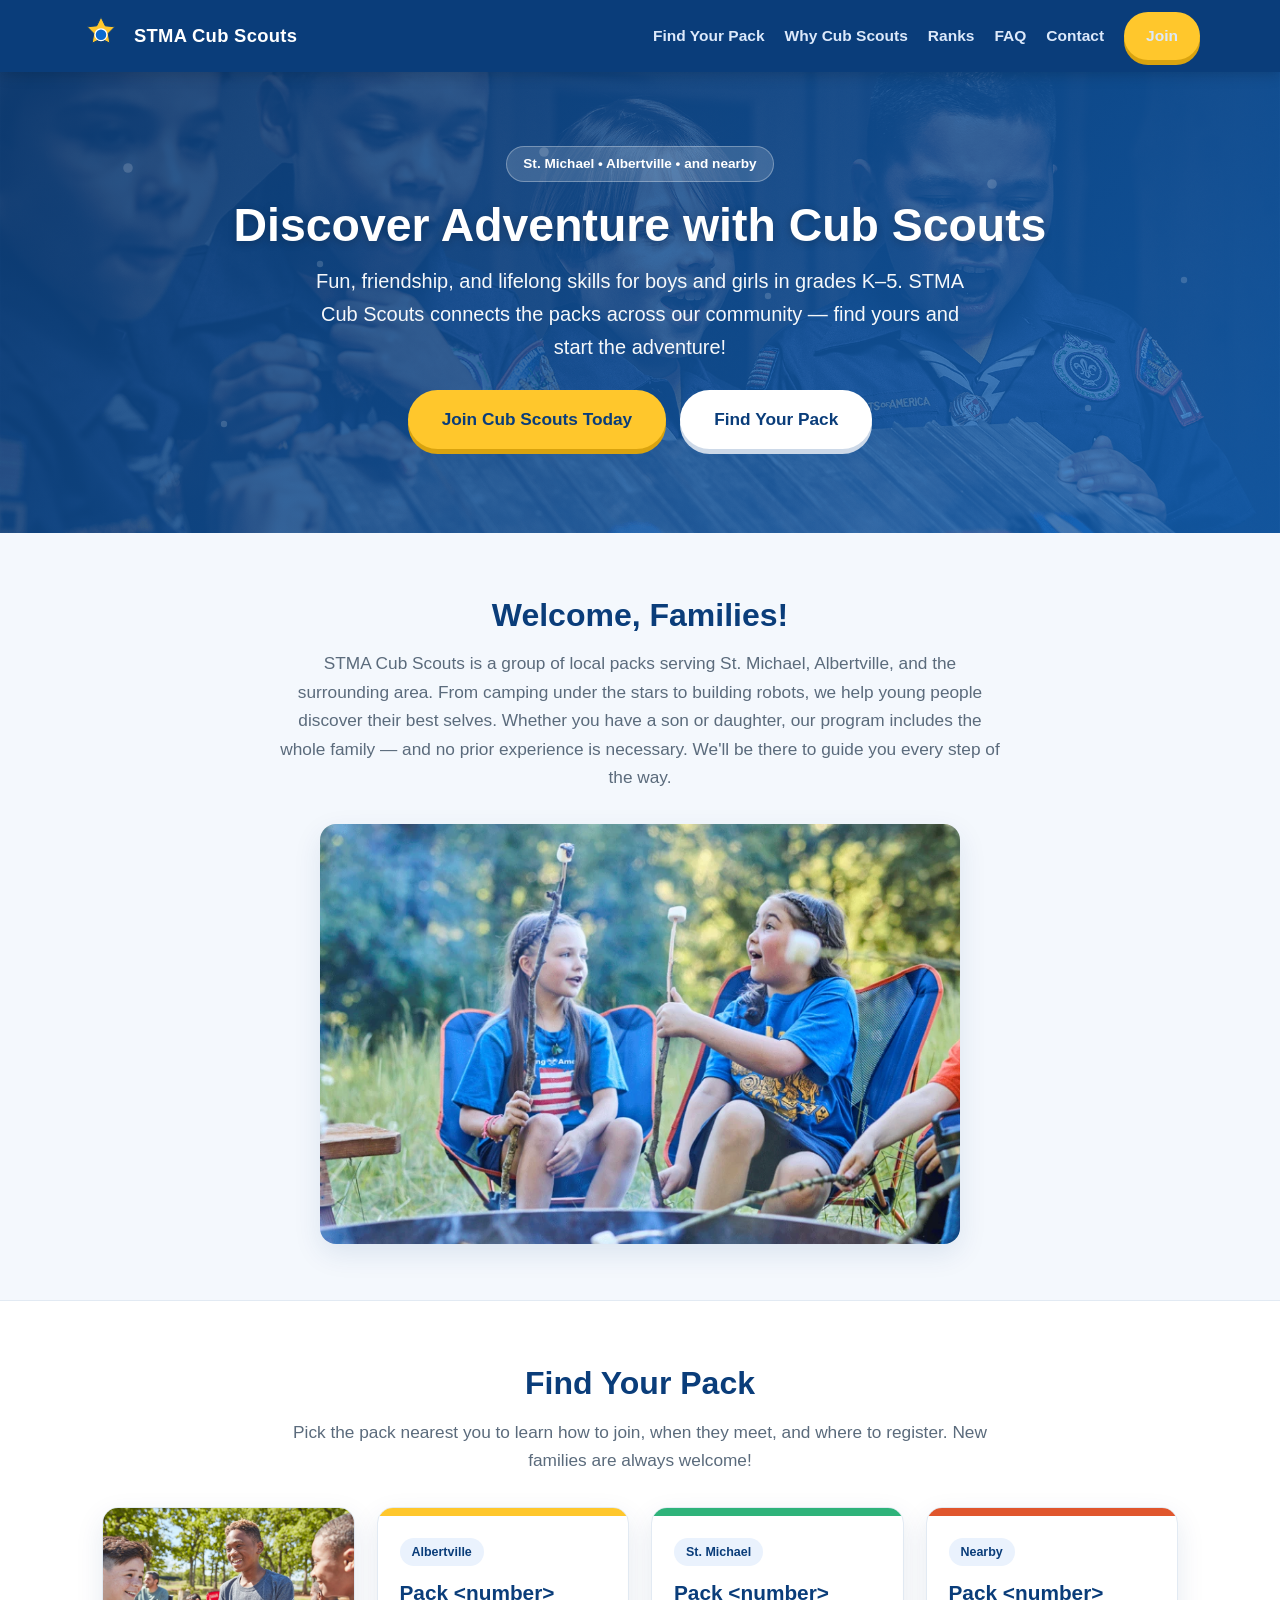
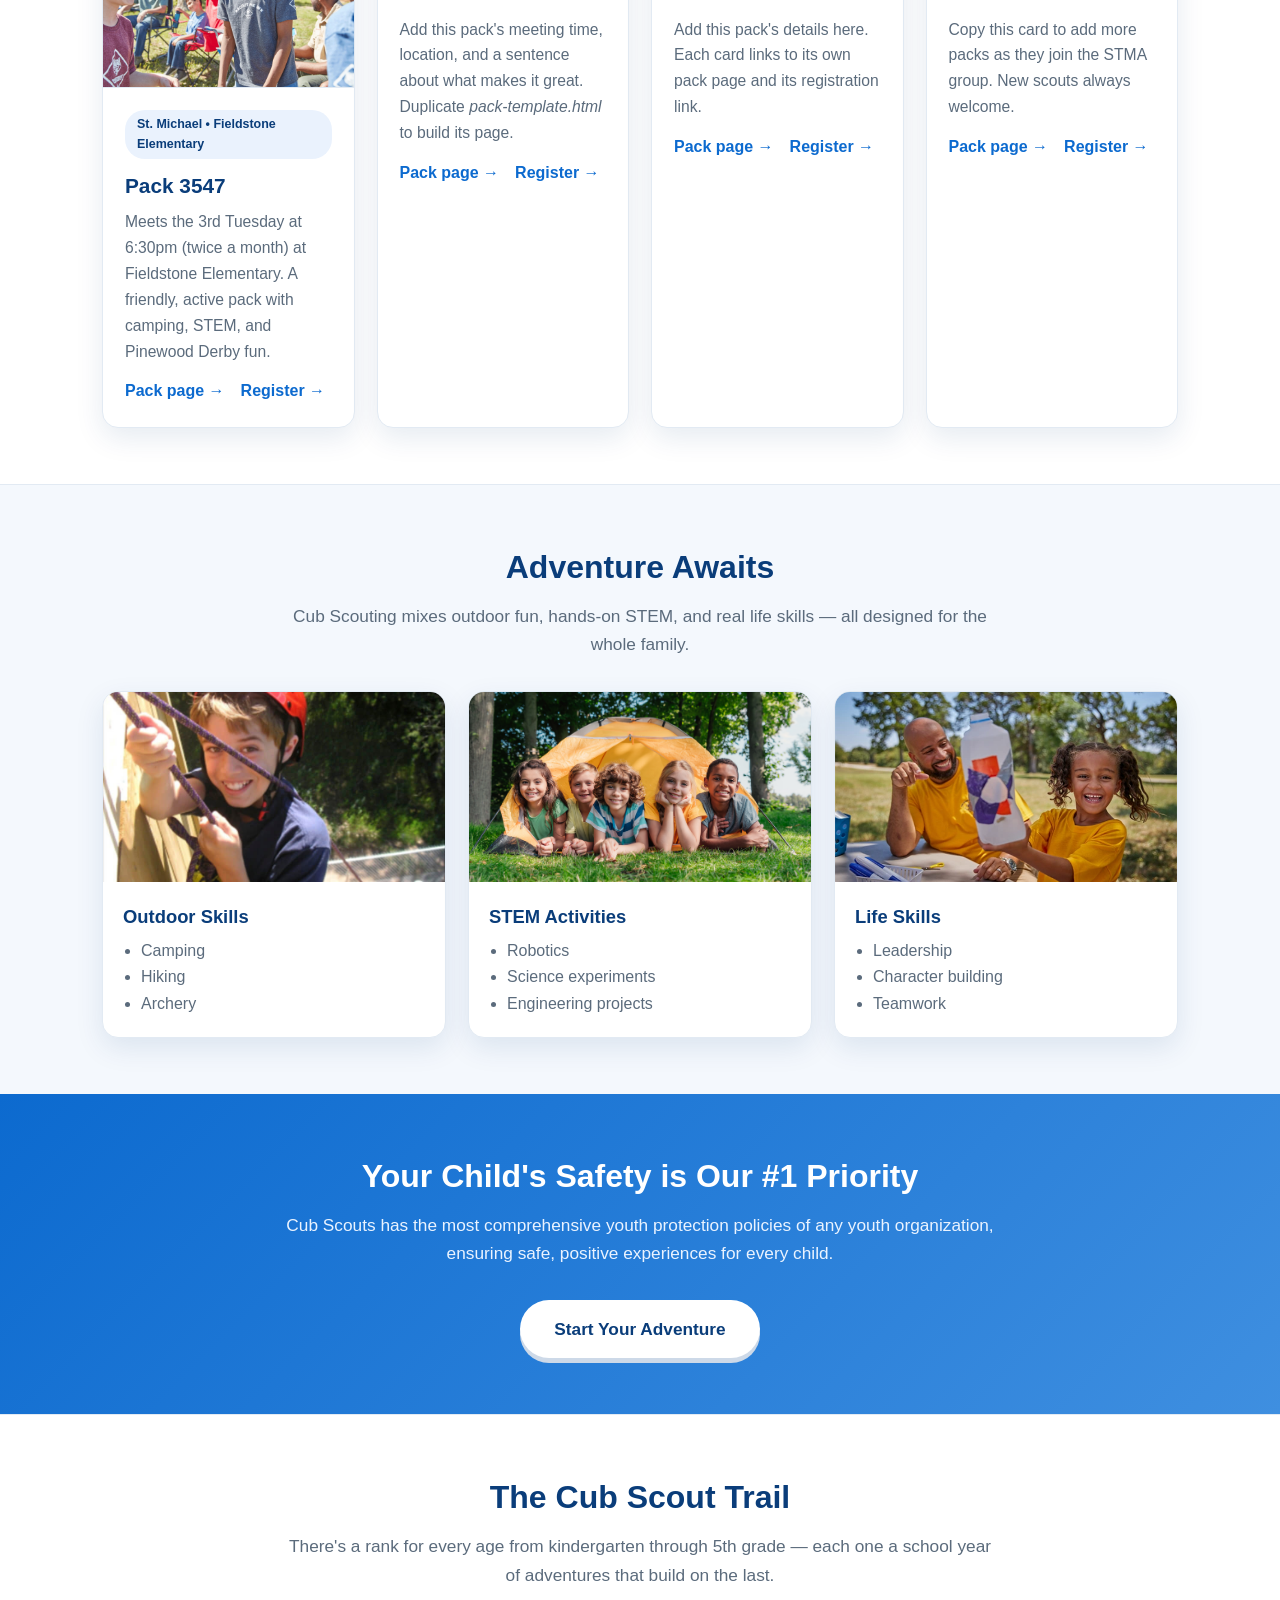
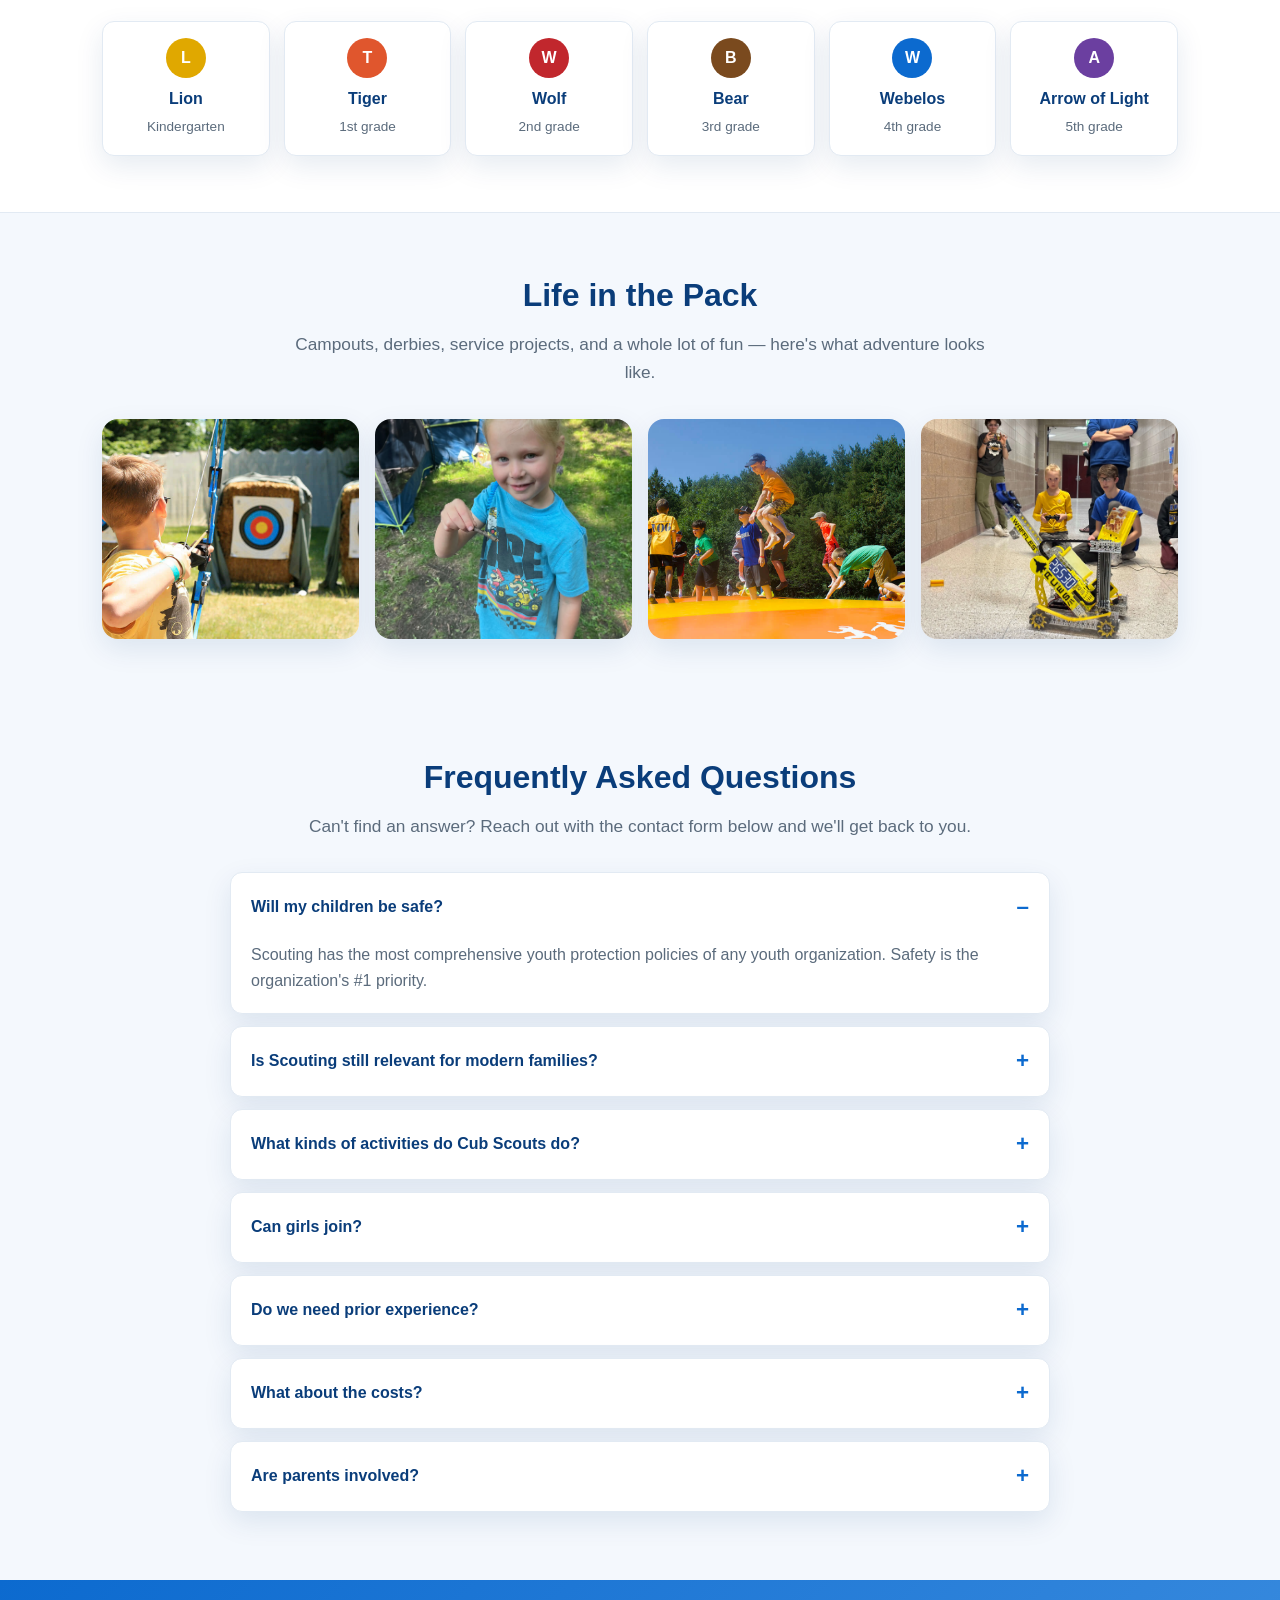
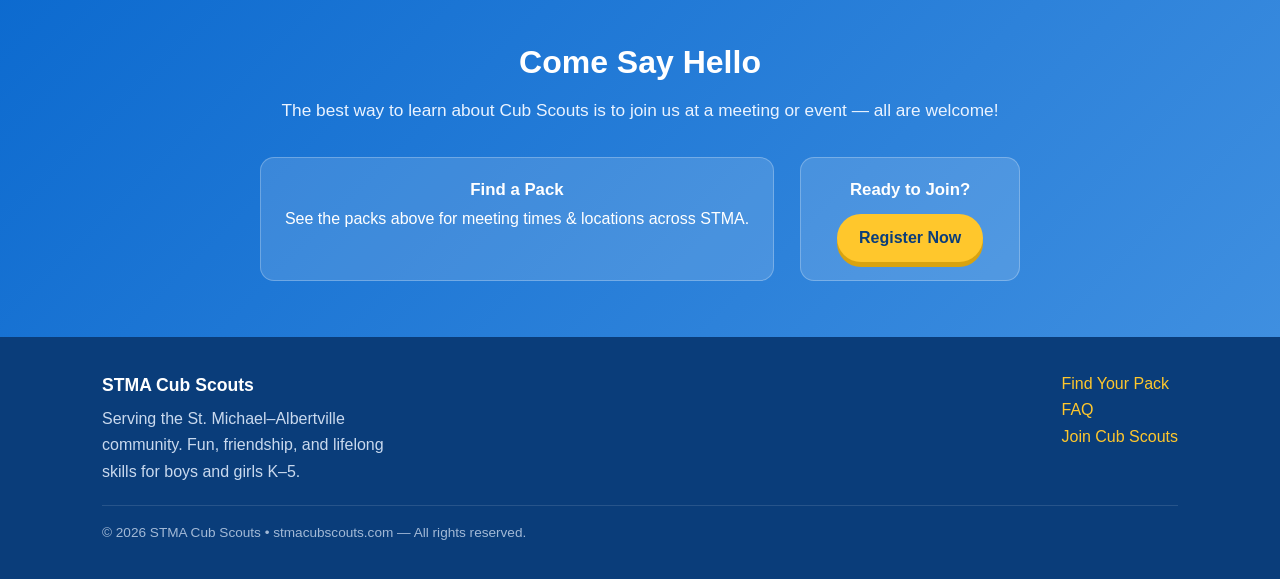
==== index.html @ 40d63f46 "Add files via upload" ====
<!DOCTYPE html>
<html lang="en">
<head>
<meta charset="UTF-8">
<meta name="viewport" content="width=device-width, initial-scale=1.0">
<title>STMA Cub Scouts — Adventure for Kids K–5 in St. Michael–Albertville</title>
<meta name="description" content="STMA Cub Scouts brings together Cub Scout packs across St. Michael, Albertville and the surrounding area. Fun, friendship, and lifelong skills for boys and girls K–5. Find your pack and join today!">
<meta property="og:title" content="STMA Cub Scouts">
<meta property="og:description" content="Discover Fun, Friendship, and Lifelong Skills with Cub Scouts. STMA activities for boys and girls K–5. Welcome to join!">
<meta property="og:type" content="website">
<meta name="theme-color" content="#0c6acf">
<link rel="stylesheet" href="styles.css">
</head>
<body>

<!-- ===== NAV ===== -->
<header class="site">
  <div class="wrap nav">
    <a class="brand" href="index.html">
      <svg class="badge" viewBox="0 0 64 64" xmlns="http://www.w3.org/2000/svg" aria-hidden="true">
        <path d="M32 3l6.5 13.5L53 18l-10 10 2.5 15L32 36 18.5 43 21 28 11 18l14.5-1.5z" fill="#ffc72c" stroke="#0a3d7a" stroke-width="1.5"/>
        <circle cx="32" cy="30" r="9" fill="#0c6acf" stroke="#fff" stroke-width="2"/>
      </svg>
      <span>STMA Cub Scouts</span>
    </a>
    <nav>
      <ul>
        <li><a href="#packs">Find Your Pack</a></li>
        <li><a href="#why">Why Cub Scouts</a></li>
        <li><a href="#ranks">Ranks</a></li>
        <li><a href="#faq">FAQ</a></li>
        <li><a href="#contact">Contact</a></li>
        <li><a class="btn" href="https://my.scouting.org/online-registration" target="_blank" rel="noopener">Join</a></li>
      </ul>
    </nav>
  </div>
</header>

<!-- ===== HERO ===== -->
<section class="hero has-photo" style="padding:0">
  <svg class="stars" viewBox="0 0 800 300" preserveAspectRatio="xMidYMid slice" xmlns="http://www.w3.org/2000/svg" aria-hidden="true">
    <g fill="#ffffff">
      <circle cx="80" cy="60" r="3"/><circle cx="200" cy="120" r="2"/><circle cx="340" cy="50" r="3"/>
      <circle cx="480" cy="140" r="2"/><circle cx="620" cy="70" r="3"/><circle cx="740" cy="130" r="2"/>
      <circle cx="140" cy="220" r="2"/><circle cx="400" cy="230" r="3"/><circle cx="680" cy="210" r="2"/>
    </g>
  </svg>
  <div class="wrap">
    <span class="pill">St. Michael • Albertville • and nearby</span>
    <h1>Discover Adventure with Cub Scouts</h1>
    <p class="tag">Fun, friendship, and lifelong skills for boys and girls in grades K–5. STMA Cub Scouts connects the packs across our community — find yours and start the adventure!</p>
    <div class="cta">
      <a class="btn lg" href="https://my.scouting.org/online-registration" target="_blank" rel="noopener">Join Cub Scouts Today</a>
      <a class="btn lg blue" href="#packs">Find Your Pack</a>
    </div>
  </div>
</section>

<!-- ===== INTRO ===== -->
<section>
  <div class="wrap">
    <h2>Welcome, Families!</h2>
    <p class="lead">STMA Cub Scouts is a group of local packs serving St. Michael, Albertville, and the surrounding area. From camping under the stars to building robots, we help young people discover their best selves. Whether you have a son or daughter, our program includes the whole family — and no prior experience is necessary. We'll be there to guide you every step of the way.</p>
    <img class="framed narrow" src="images/AT4A2927-edited-photo-CSBC-small_compressed.webp" alt="STMA Cub Scouts having fun together">
  </div>
</section>

<!-- ===== FIND YOUR PACK ===== -->
<section id="packs" class="alt">
  <div class="wrap">
    <h2>Find Your Pack</h2>
    <p class="lead">Pick the pack nearest you to learn how to join, when they meet, and where to register. New families are always welcome!</p>
    <div class="grid">

      <div class="card">
        <img class="cardimg" src="images/062A7291_photo_CSBC-small_compressed.jpeg" alt="Pack 3547 Cub Scouts">
        <div class="body">
          <span class="tag">St. Michael • Fieldstone Elementary</span>
          <h3>Pack 3547</h3>
          <p>Meets the 3rd Tuesday at 6:30pm (twice a month) at Fieldstone Elementary. A friendly, active pack with camping, STEM, and Pinewood Derby fun.</p>
          <div class="links">
            <a href="pack-3547.html">Pack page →</a>
            <a href="https://my.scouting.org/online-registration/74aa267a-3d31-4be4-9f0d-094330fc7632/applicant-type" target="_blank" rel="noopener">Register →</a>
          </div>
        </div>
      </div>

      <div class="card">
        <div class="top"></div>
        <div class="body">
          <span class="tag">Albertville</span>
          <h3>Pack &lt;number&gt;</h3>
          <p>Add this pack's meeting time, location, and a sentence about what makes it great. Duplicate <em>pack-template.html</em> to build its page.</p>
          <div class="links">
            <a href="#">Pack page →</a>
            <a href="#">Register →</a>
          </div>
        </div>
      </div>

      <div class="card">
        <div class="top"></div>
        <div class="body">
          <span class="tag">St. Michael</span>
          <h3>Pack &lt;number&gt;</h3>
          <p>Add this pack's details here. Each card links to its own pack page and its registration link.</p>
          <div class="links">
            <a href="#">Pack page →</a>
            <a href="#">Register →</a>
          </div>
        </div>
      </div>

      <div class="card">
        <div class="top"></div>
        <div class="body">
          <span class="tag">Nearby</span>
          <h3>Pack &lt;number&gt;</h3>
          <p>Copy this card to add more packs as they join the STMA group. New scouts always welcome.</p>
          <div class="links">
            <a href="#">Pack page →</a>
            <a href="#">Register →</a>
          </div>
        </div>
      </div>

    </div>
  </div>
</section>

<!-- ===== WHY / ADVENTURE AWAITS ===== -->
<section id="why">
  <div class="wrap">
    <h2>Adventure Awaits</h2>
    <p class="lead">Cub Scouting mixes outdoor fun, hands-on STEM, and real life skills — all designed for the whole family.</p>
    <div class="grid">
      <div class="feature">
        <img class="featimg" src="images/gmf_Climbing-Activity_800x640 (1).jpg" alt="Cub Scouts doing outdoor activities">
        <div class="fbody">
          <h3>Outdoor Skills</h3>
          <ul><li>Camping</li><li>Hiking</li><li>Archery</li></ul>
        </div>
      </div>
      <div class="feature">
        <img class="featimg" src="images/cheerful-multicultural-kids-smiling-while-lyin_compressed.webp" alt="Kids enjoying hands-on STEM learning">
        <div class="fbody">
          <h3>STEM Activities</h3>
          <ul><li>Robotics</li><li>Science experiments</li><li>Engineering projects</li></ul>
        </div>
      </div>
      <div class="feature">
        <img class="featimg" src="images/Parents-New-to-Scouting-600-600-p-L-97 (1)_compressed.webp" alt="Families involved in Scouting together">
        <div class="fbody">
          <h3>Life Skills</h3>
          <ul><li>Leadership</li><li>Character building</li><li>Teamwork</li></ul>
        </div>
      </div>
    </div>
  </div>
</section>

<!-- ===== SAFETY BAND ===== -->
<section class="band">
  <div class="wrap">
    <h2>Your Child's Safety is Our #1 Priority</h2>
    <p class="lead">Cub Scouts has the most comprehensive youth protection policies of any youth organization, ensuring safe, positive experiences for every child.</p>
    <a class="btn lg blue" href="https://my.scouting.org/online-registration" target="_blank" rel="noopener">Start Your Adventure</a>
  </div>
</section>

<!-- ===== RANKS ===== -->
<section id="ranks" class="alt">
  <div class="wrap">
    <h2>The Cub Scout Trail</h2>
    <p class="lead">There's a rank for every age from kindergarten through 5th grade — each one a school year of adventures that build on the last.</p>
    <div class="ranks">
      <div class="rank"><div class="dot" style="background:#e0a800">L</div><strong>Lion</strong><span>Kindergarten</span></div>
      <div class="rank"><div class="dot" style="background:#e0562d">T</div><strong>Tiger</strong><span>1st grade</span></div>
      <div class="rank"><div class="dot" style="background:#c1272d">W</div><strong>Wolf</strong><span>2nd grade</span></div>
      <div class="rank"><div class="dot" style="background:#7a4a1e">B</div><strong>Bear</strong><span>3rd grade</span></div>
      <div class="rank"><div class="dot" style="background:#0c6acf">W</div><strong>Webelos</strong><span>4th grade</span></div>
      <div class="rank"><div class="dot" style="background:#6b3fa0">A</div><strong>Arrow of Light</strong><span>5th grade</span></div>
    </div>
  </div>
</section>

<!-- ===== PHOTO STRIP ===== -->
<section>
  <div class="wrap">
    <h2>Life in the Pack</h2>
    <p class="lead">Campouts, derbies, service projects, and a whole lot of fun — here's what adventure looks like.</p>
    <div class="strip-photos">
      <img src="images/gmf_Archery-Activity_800x640 (1).jpg" alt="Cub Scout archery">
      <img src="images/IMG_0717_compressed.webp" alt="Pack activity">
      <img src="images/gmf_BouncePillow-Activity_800x640 (1).jpg" alt="Scouts having fun at an event">
      <img src="images/IMG_9846_compressed.webp" alt="Pack activity">
    </div>
  </div>
</section>

<!-- ===== FAQ ===== -->
<section id="faq">
  <div class="wrap">
    <h2>Frequently Asked Questions</h2>
    <p class="lead">Can't find an answer? Reach out with the contact form below and we'll get back to you.</p>
    <div class="faq">
      <details open><summary>Will my children be safe?</summary><div class="ans">Scouting has the most comprehensive youth protection policies of any youth organization. Safety is the organization's #1 priority.</div></details>
      <details><summary>Is Scouting still relevant for modern families?</summary><div class="ans">Yes — Scouting builds respect for others, character, fitness, and leadership. It prepares children for life.</div></details>
      <details><summary>What kinds of activities do Cub Scouts do?</summary><div class="ans">Outdoor activities like camping, hiking, and archery; STEM activities including robotics and hands-on learning; family-oriented adventures; and crafts, Pinewood Derby races, and other fun projects.</div></details>
      <details><summary>Can girls join?</summary><div class="ans">Yes — Cub Scouting is open to both boys and girls. It's designed for the whole family.</div></details>
      <details><summary>Do we need prior experience?</summary><div class="ans">No prior knowledge is required — the program helps new families get started easily.</div></details>
      <details><summary>What about the costs?</summary><div class="ans">Scouting is competitively priced compared to other youth organizations, and there are ways to make the program affordable for families who need assistance. No youth is turned away due to a family's inability to pay.</div></details>
      <details><summary>Are parents involved?</summary><div class="ans">Yes! Cub Scouting is fun for the whole family. There is a place for every parent, guardian, or caring adult who wants to help.</div></details>
    </div>
  </div>
</section>

<!-- ===== CONTACT ===== -->
<section id="contact" class="band">
  <div class="wrap">
    <h2>Come Say Hello</h2>
    <p class="lead">The best way to learn about Cub Scouts is to join us at a meeting or event — all are welcome!</p>
    <div class="info">
      <div class="box"><strong>Find a Pack</strong>See the packs above for meeting times &amp; locations across STMA.</div>
      <div class="box"><strong>Ready to Join?</strong><a class="btn" style="margin-top:8px" href="https://my.scouting.org/online-registration" target="_blank" rel="noopener">Register Now</a></div>
    </div>
  </div>
</section>

<!-- ===== FOOTER ===== -->
<footer class="site">
  <div class="wrap">
    <div class="cols">
      <div>
        <strong style="color:#fff;font-size:1.1rem">STMA Cub Scouts</strong>
        <p style="margin-top:6px;max-width:320px">Serving the St. Michael–Albertville community. Fun, friendship, and lifelong skills for boys and girls K–5.</p>
      </div>
      <div>
        <p><a href="#packs">Find Your Pack</a></p>
        <p><a href="#faq">FAQ</a></p>
        <p><a href="https://my.scouting.org/online-registration" target="_blank" rel="noopener">Join Cub Scouts</a></p>
      </div>
    </div>
    <div class="fine">© 2026 STMA Cub Scouts • stmacubscouts.com — All rights reserved.</div>
  </div>
</footer>

</body>
</html>
---- styles.css ----
/* ===== STMA Cub Scouts — shared styles =====
   Brand color pulled from Pack 3547 site: #0c6acf
   Edit the variables below to tweak the whole site at once. */
:root{
  --blue:#0c6acf;        /* primary (from your pack site) */
  --blue-dark:#0a3d7a;   /* headers / footer */
  --blue-2:#3f8fe0;      /* lighter accent */
  --gold:#ffc72c;        /* Scout gold accent */
  --ink:#1f2a37;         /* body text */
  --muted:#5b6b7c;       /* secondary text */
  --bg:#f4f8fd;          /* page background */
  --card:#ffffff;
  --line:#e2eaf3;
  --radius:16px;
  --shadow:0 10px 28px rgba(12,58,122,.10);
}
*{box-sizing:border-box;margin:0;padding:0}
html{scroll-behavior:smooth}
body{font-family:-apple-system,'Segoe UI',Roboto,Helvetica,Arial,sans-serif;color:var(--ink);background:var(--bg);line-height:1.65}
a{color:var(--blue);text-decoration:none}
a:hover{text-decoration:underline}
img{max-width:100%;display:block}
.wrap{max-width:1120px;margin:0 auto;padding:0 22px}

/* ---- top bar / nav ---- */
header.site{position:sticky;top:0;z-index:50;background:var(--blue-dark);box-shadow:0 2px 14px rgba(0,0,0,.18)}
.nav{display:flex;align-items:center;justify-content:space-between;gap:14px;padding:12px 0;flex-wrap:wrap}
.brand{display:flex;align-items:center;gap:12px;color:#fff;font-weight:800;font-size:1.15rem;letter-spacing:.3px}
.brand:hover{text-decoration:none}
.brand .badge{width:42px;height:42px;flex:0 0 42px}
.nav ul{list-style:none;display:flex;gap:20px;align-items:center;flex-wrap:wrap}
.nav ul a{color:#dce9fb;font-weight:600;font-size:.97rem}
.nav ul a:hover{color:#fff;text-decoration:none}
.btn{display:inline-block;background:var(--gold);color:var(--blue-dark);font-weight:800;padding:11px 22px;border-radius:40px;box-shadow:0 5px 0 #d9a30f;transition:transform .1s}
.btn:hover{transform:translateY(2px);box-shadow:0 3px 0 #d9a30f;text-decoration:none}
.btn.blue{background:#fff;color:var(--blue-dark);box-shadow:0 5px 0 #cdd9e8}
.btn.lg{font-size:1.08rem;padding:15px 34px}

/* ---- hero ---- */
.hero{position:relative;background:linear-gradient(135deg,var(--blue-dark),var(--blue) 60%,var(--blue-2));color:#fff;overflow:hidden}
.hero .wrap{position:relative;z-index:2;padding:74px 22px 84px;text-align:center}
.hero h1{font-size:2.9rem;line-height:1.1;margin-bottom:14px;text-shadow:0 2px 8px rgba(0,0,0,.22)}
.hero p.tag{font-size:1.25rem;max-width:680px;margin:0 auto 26px;opacity:.96}
.hero .cta{display:flex;gap:14px;justify-content:center;flex-wrap:wrap}
.hero .stars{position:absolute;inset:0;opacity:.16;z-index:1}
.pill{display:inline-block;background:rgba(255,255,255,.16);border:1px solid rgba(255,255,255,.3);color:#fff;font-weight:700;font-size:.85rem;padding:6px 16px;border-radius:30px;margin-bottom:18px}

/* ---- sections ---- */
section{padding:56px 0}
section h2{font-size:2rem;color:var(--blue-dark);text-align:center;margin-bottom:8px}
section .lead{text-align:center;color:var(--muted);max-width:720px;margin:0 auto 32px;font-size:1.08rem}
.alt{background:#fff;border-top:1px solid var(--line);border-bottom:1px solid var(--line)}

/* ---- cards grid ---- */
.grid{display:grid;grid-template-columns:repeat(auto-fit,minmax(250px,1fr));gap:22px}
.card{background:var(--card);border:1px solid var(--line);border-radius:var(--radius);box-shadow:var(--shadow);overflow:hidden;display:flex;flex-direction:column;transition:transform .15s,box-shadow .15s}
.card:hover{transform:translateY(-5px);box-shadow:0 16px 34px rgba(12,58,122,.16)}
.card .body{padding:22px}
.card h3{color:var(--blue-dark);font-size:1.3rem;margin-bottom:6px}
.card .tag{display:inline-block;background:#eaf2fd;color:var(--blue-dark);font-weight:700;font-size:.78rem;padding:4px 12px;border-radius:20px;margin-bottom:10px}
.card p{color:var(--muted);font-size:.98rem;margin-bottom:14px}
.card .links{margin-top:auto;display:flex;gap:16px;flex-wrap:wrap}
.card .links a{font-weight:700}
.card .top{height:8px;background:var(--blue)}
.card:nth-child(2) .top{background:var(--gold)}
.card:nth-child(3) .top{background:#2fb37a}
.card:nth-child(4) .top{background:#e0562d}
.card:nth-child(5) .top{background:#6b3fa0}

/* photo slot placeholder */
.photo{background:#eef4fb;border-bottom:1px dashed #b9cde6;color:#7a93b3;display:flex;align-items:center;justify-content:center;text-align:center;font-weight:700;font-size:.9rem;min-height:150px;padding:16px}
.photo.tall{min-height:230px}

/* ---- feature (adventure) tiles ---- */
.feature{display:flex;gap:16px;align-items:flex-start;background:#fff;border:1px solid var(--line);border-radius:var(--radius);padding:22px;box-shadow:var(--shadow)}
.feature .ic{flex:0 0 54px;width:54px;height:54px}
.feature h3{color:var(--blue-dark);font-size:1.15rem;margin-bottom:4px}
.feature ul{margin:6px 0 0 18px;color:var(--muted)}

/* ---- ranks ---- */
.ranks{display:grid;grid-template-columns:repeat(auto-fit,minmax(150px,1fr));gap:14px}
.rank{background:#fff;border:1px solid var(--line);border-radius:12px;padding:16px;text-align:center;box-shadow:var(--shadow)}
.rank .dot{width:40px;height:40px;border-radius:50%;margin:0 auto 8px;display:flex;align-items:center;justify-content:center;color:#fff;font-weight:800}
.rank strong{color:var(--blue-dark);display:block}
.rank span{font-size:.85rem;color:var(--muted)}

/* ---- FAQ ---- */
.faq{max-width:820px;margin:0 auto}
details{background:#fff;border:1px solid var(--line);border-radius:12px;margin-bottom:12px;box-shadow:var(--shadow);overflow:hidden}
summary{cursor:pointer;padding:16px 20px;font-weight:700;color:var(--blue-dark);list-style:none;display:flex;justify-content:space-between;align-items:center}
summary::-webkit-details-marker{display:none}
summary::after{content:'+';font-size:1.4rem;color:var(--blue)}
details[open] summary::after{content:'–'}
details .ans{padding:0 20px 18px;color:var(--muted)}

/* ---- contact / info band ---- */
.band{background:linear-gradient(135deg,var(--blue),var(--blue-2));color:#fff;text-align:center}
.band h2{color:#fff}
.band .lead{color:#eaf3ff}
.info{display:flex;gap:26px;justify-content:center;flex-wrap:wrap;margin-top:18px}
.info .box{background:rgba(255,255,255,.14);border:1px solid rgba(255,255,255,.25);border-radius:14px;padding:18px 24px;min-width:220px}
.info .box strong{display:block;font-size:1.05rem;margin-bottom:2px}

/* ---- footer ---- */
footer.site{background:var(--blue-dark);color:#c9d9ee;padding:34px 0}
footer.site .cols{display:flex;justify-content:space-between;gap:24px;flex-wrap:wrap}
footer.site a{color:var(--gold)}
footer.site .fine{margin-top:20px;padding-top:16px;border-top:1px solid rgba(255,255,255,.15);font-size:.85rem;opacity:.8}

/* ---- pack page header ---- */
.packhead{background:linear-gradient(135deg,var(--blue-dark),var(--blue));color:#fff;padding:56px 0;text-align:center}
.packhead .pill{background:rgba(255,255,255,.18)}
.back{display:inline-block;margin-top:10px;color:#dce9fb;font-weight:600}
.prose{max-width:820px;margin:0 auto}
.prose h2{text-align:left}
.prose p{margin-bottom:14px;color:var(--ink)}

/* ===== PHOTOS (added when real images are in /images) ===== */
/* Hero background photo with a blue overlay so white text stays readable */
.hero.has-photo{background:linear-gradient(135deg,rgba(10,61,122,.88),rgba(12,106,207,.72)),
  url("images/Cub_Scouting_1920x1080 (1).png");
  background-size:cover;background-position:center}

/* Framed photo (rounded, shadowed) used inside content sections */
.framed{border-radius:var(--radius);box-shadow:var(--shadow);width:100%;max-height:420px;object-fit:cover;margin:8px auto 0;display:block}
.framed.narrow{max-width:640px}

/* Photo at the top of a pack card */
.card .cardimg{width:100%;height:180px;object-fit:cover;display:block;border-bottom:1px solid var(--line)}

/* Adventure Awaits tiles become photo cards */
.feature{flex-direction:column;gap:0;padding:0;overflow:hidden}
.feature .featimg{width:100%;height:190px;object-fit:cover;display:block}
.feature .fbody{padding:20px}
.feature .ic{display:none}

/* Rank card photo */
.card .rankimg{width:100%;height:170px;object-fit:cover;display:block;border-bottom:1px solid var(--line);background:#eef4fb}

/* Logo image in the nav / pack header */
.brand img.logo{height:42px;width:auto;display:block}
.packhead img.logo{height:74px;width:auto;margin:0 auto 10px;display:block;filter:drop-shadow(0 3px 6px rgba(0,0,0,.25))}

/* two/three-up photo strip */
.strip-photos{display:grid;grid-template-columns:repeat(auto-fit,minmax(220px,1fr));gap:16px;margin-top:8px}
.strip-photos img{width:100%;height:220px;object-fit:cover;border-radius:var(--radius);box-shadow:var(--shadow)}

@media(max-width:640px){
  .hero h1{font-size:2.1rem}
  .nav ul{gap:12px}
  footer.site .cols{flex-direction:column}
}
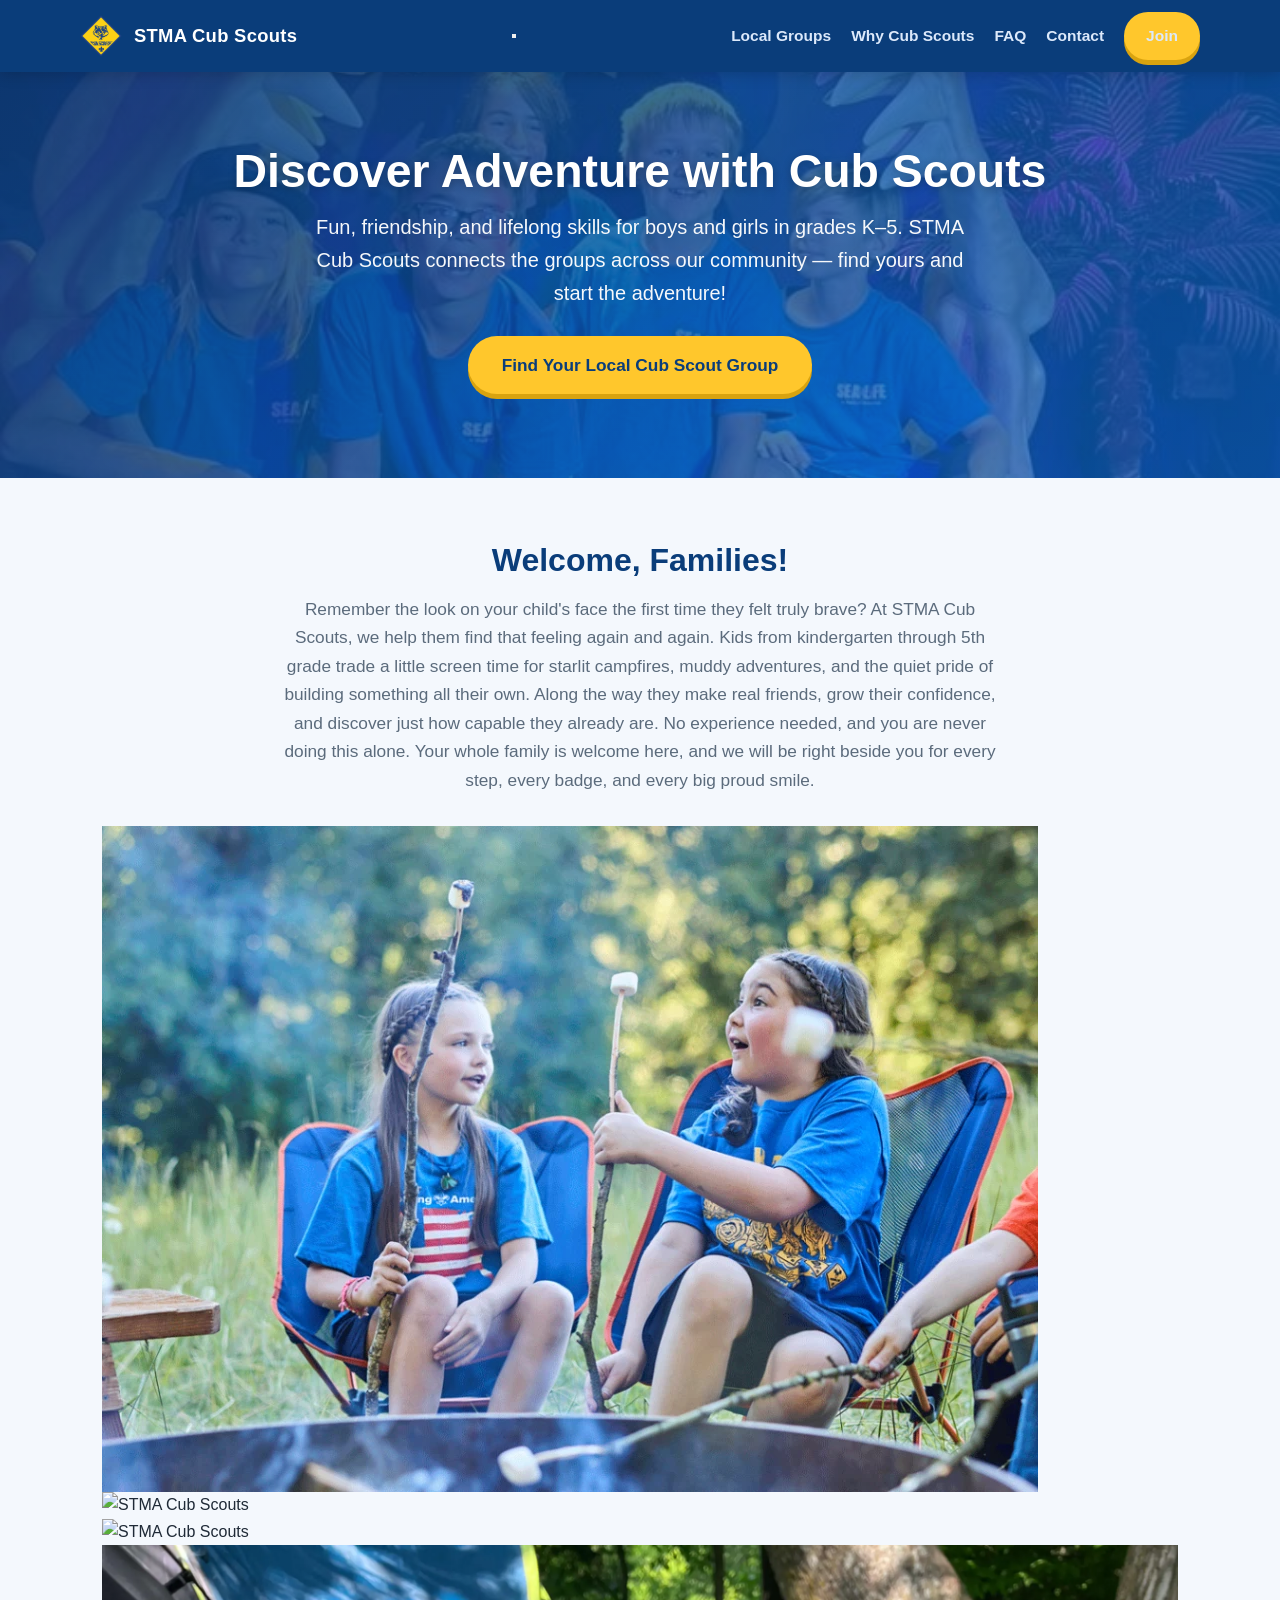
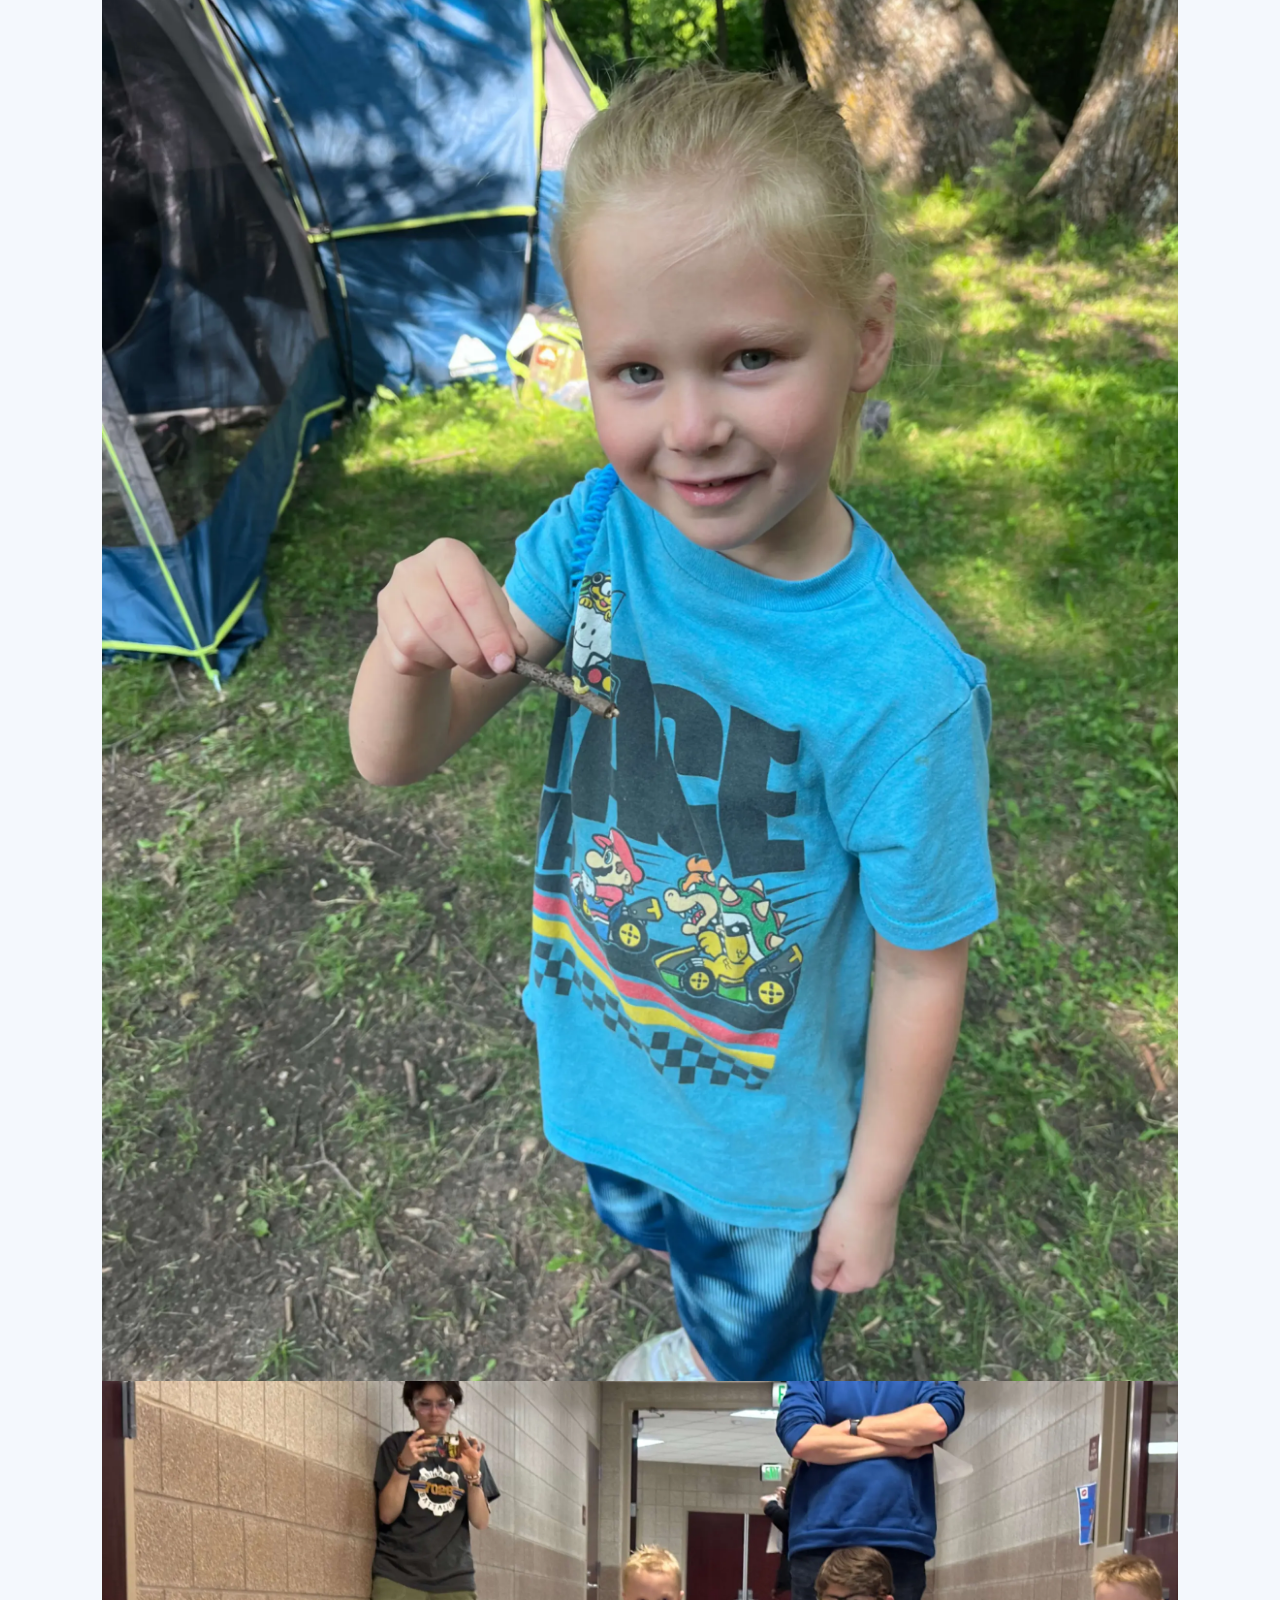
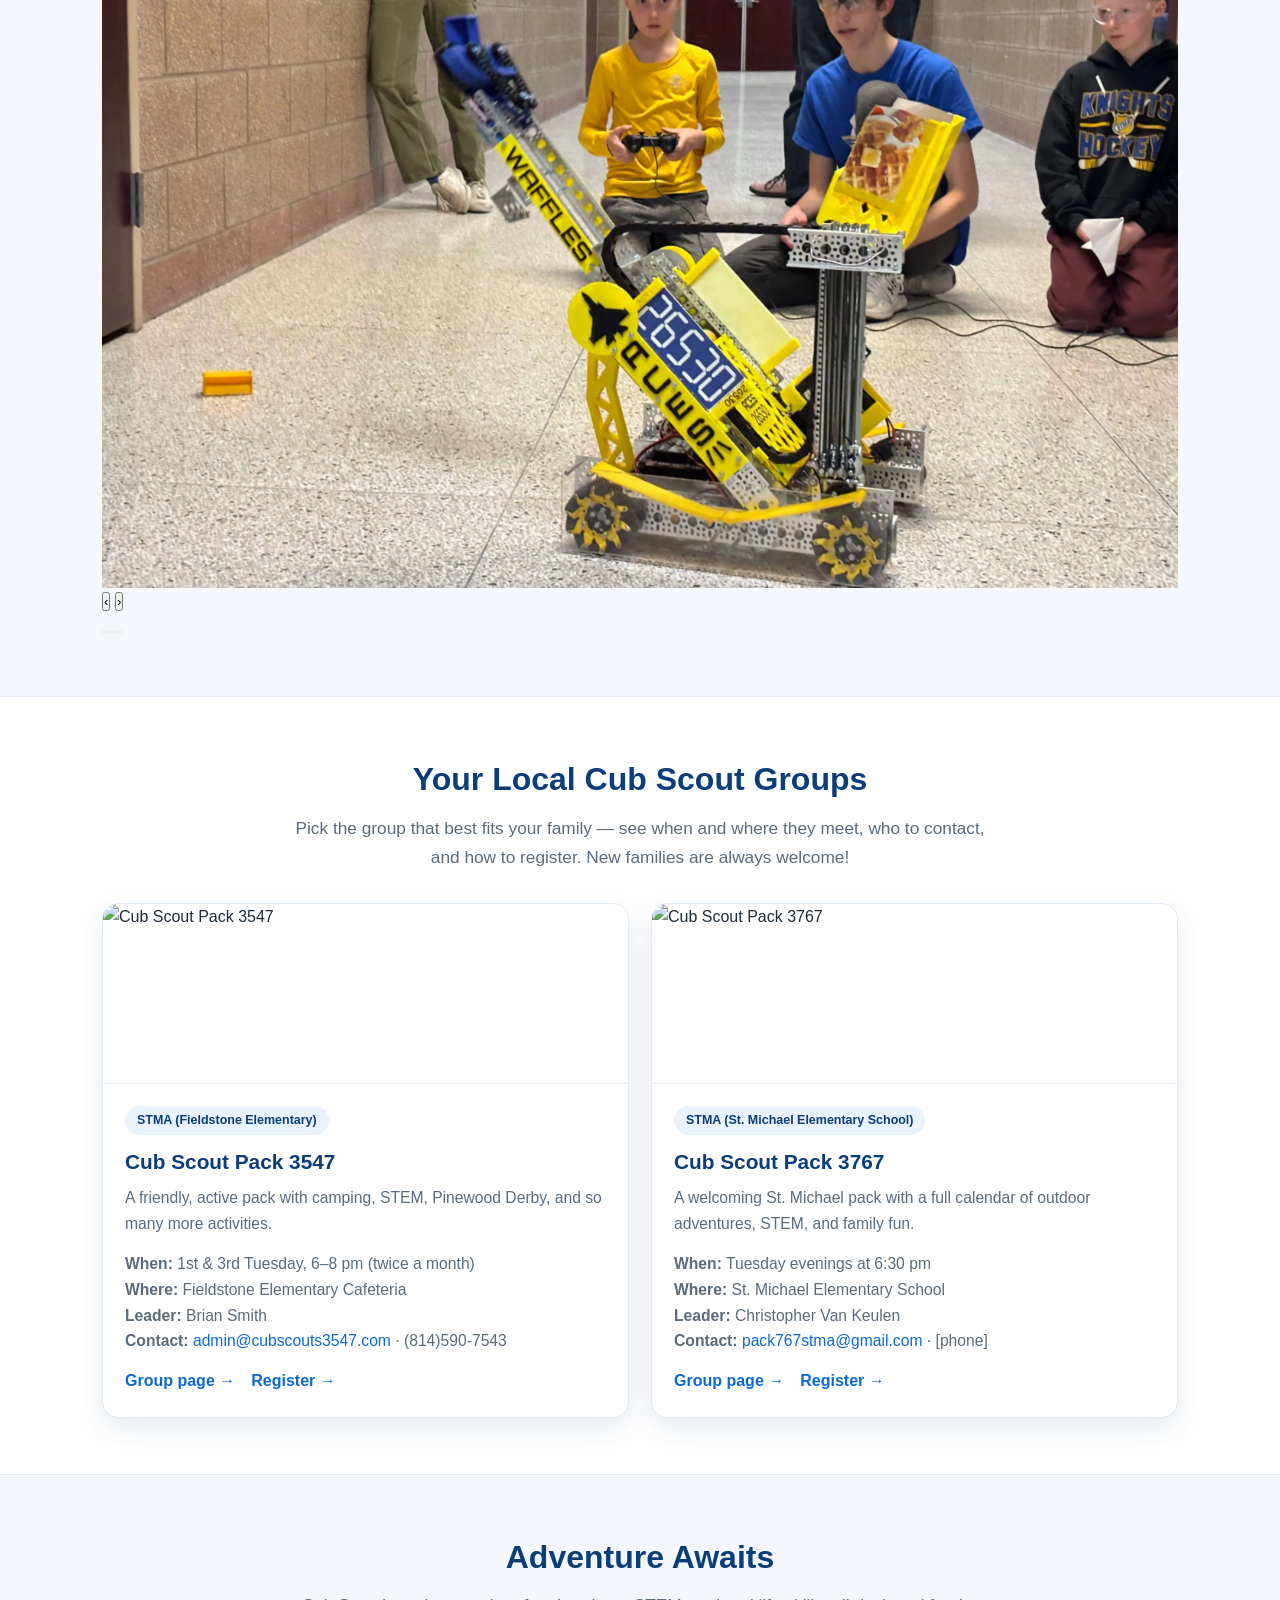
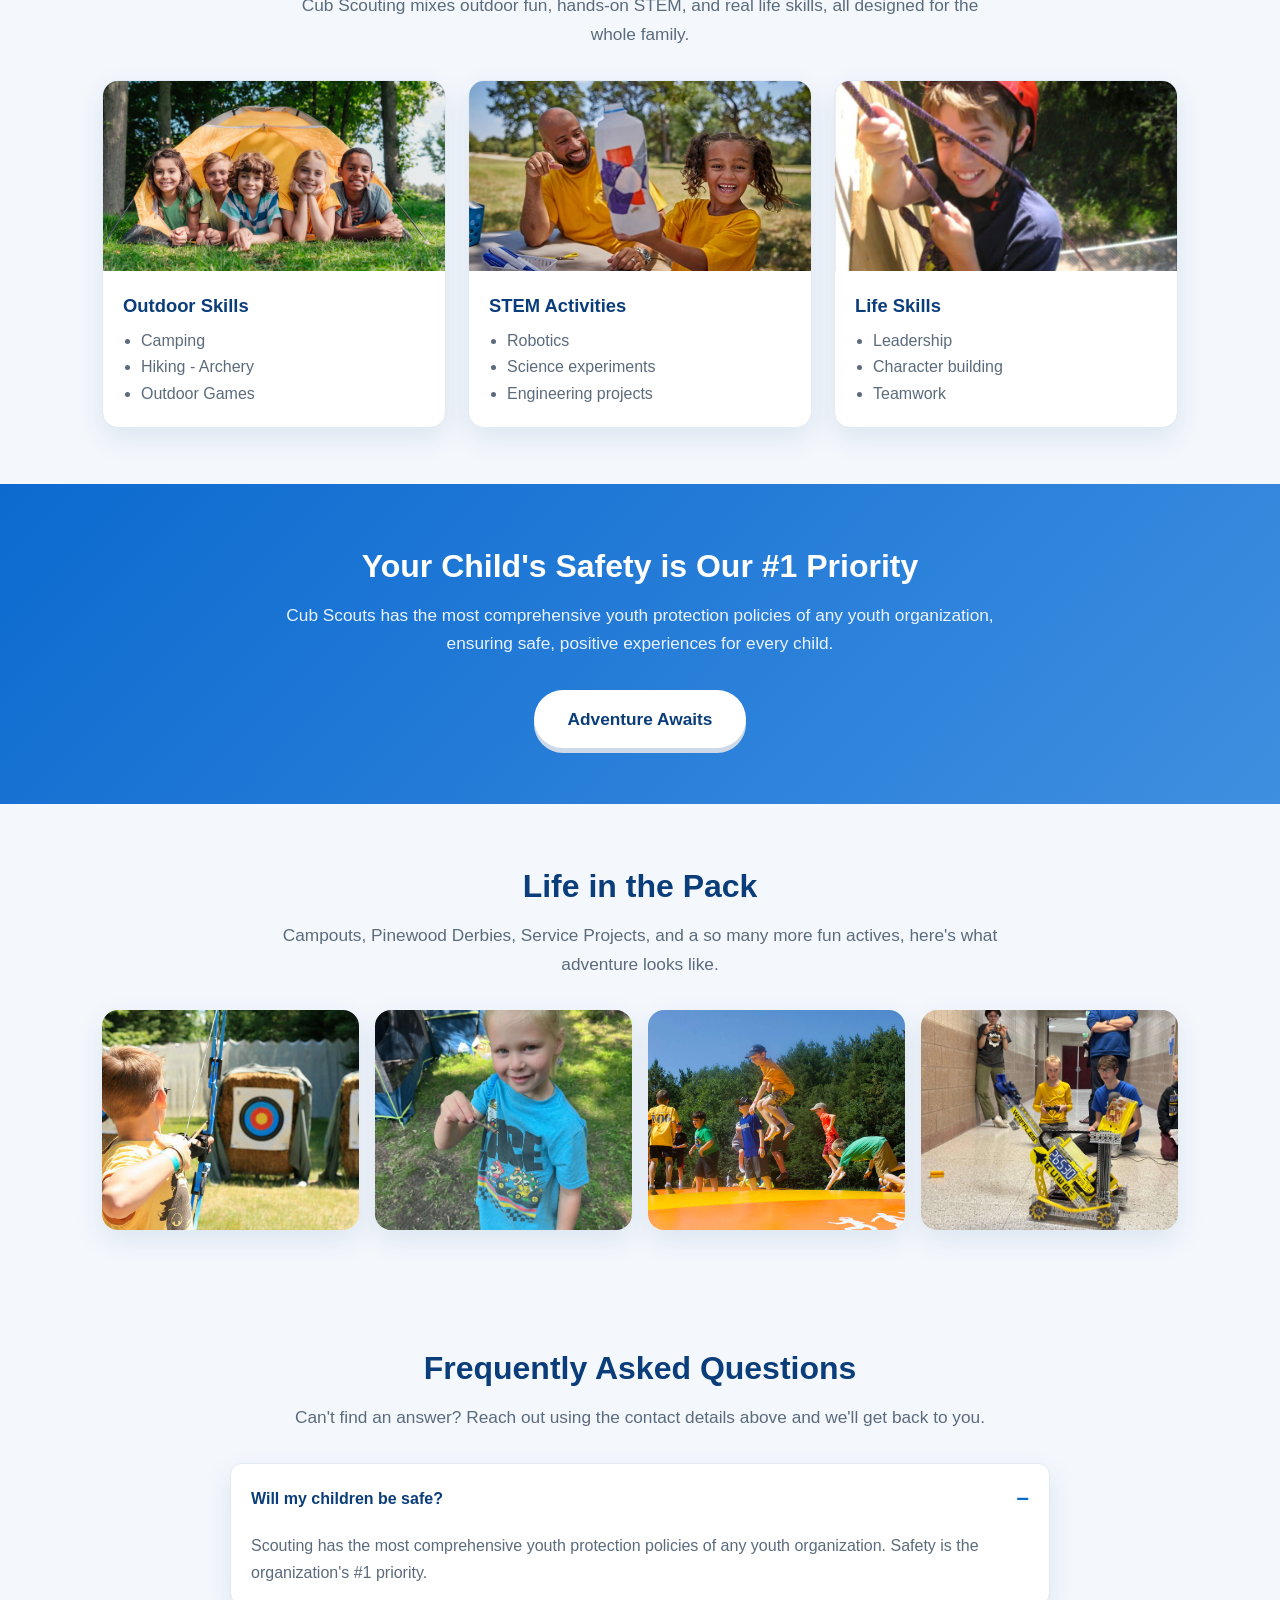
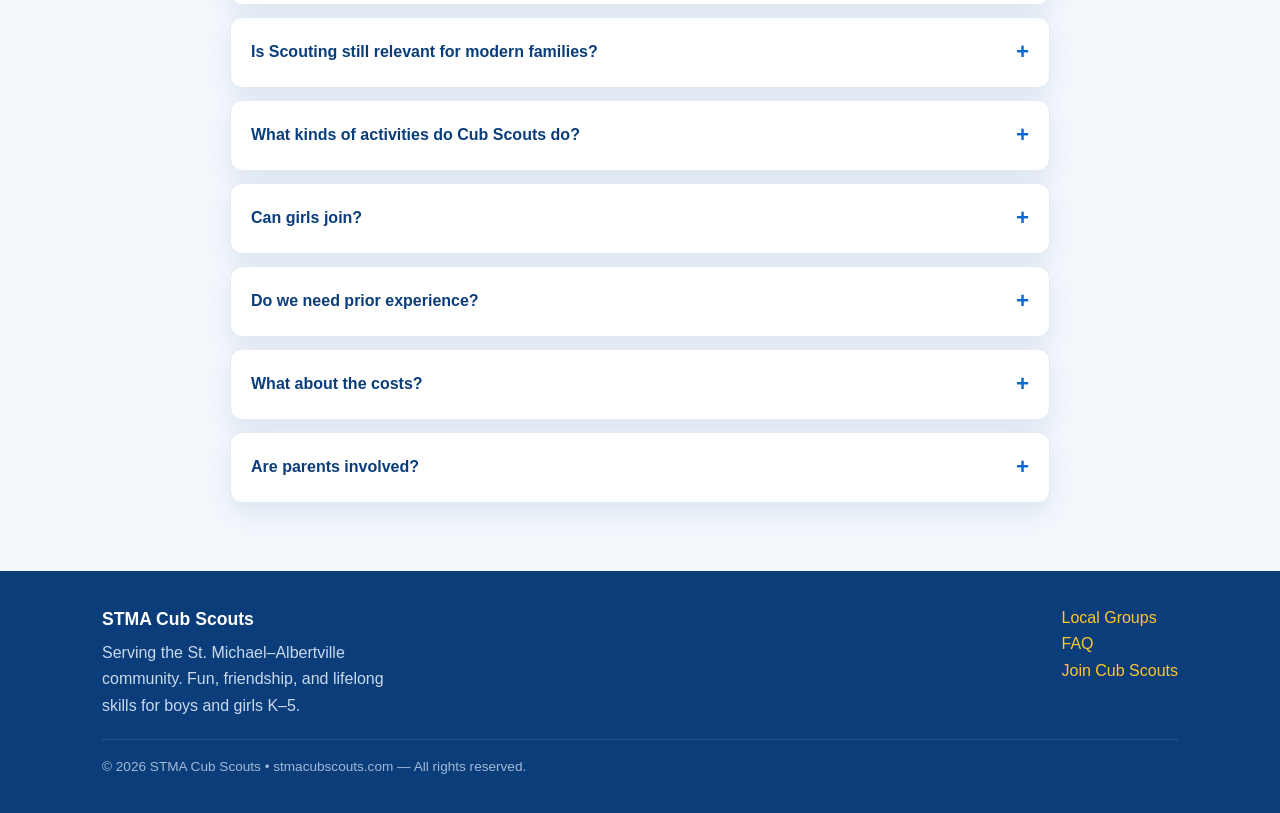
==== commit 9bf2ce5a: "Add files via upload" ====
--- a/index.html
+++ b/index.html
@@ -3,153 +3,132 @@
 <head>
 <meta charset="UTF-8">
 <meta name="viewport" content="width=device-width, initial-scale=1.0">
-<title>STMA Cub Scouts — Adventure for Kids K–5 in St. Michael–Albertville</title>
-<meta name="description" content="STMA Cub Scouts brings together Cub Scout packs across St. Michael, Albertville and the surrounding area. Fun, friendship, and lifelong skills for boys and girls K–5. Find your pack and join today!">
-<meta property="og:title" content="STMA Cub Scouts">
-<meta property="og:description" content="Discover Fun, Friendship, and Lifelong Skills with Cub Scouts. STMA activities for boys and girls K–5. Welcome to join!">
-<meta property="og:type" content="website">
+<title>STMA Cub Scouts</title>
+<meta name="description" content="STMA Cub Scouts &mdash; fun, friendship, and lifelong skills for boys and girls K-5.">
 <meta name="theme-color" content="#0c6acf">
 <link rel="stylesheet" href="styles.css">
 </head>
 <body>
 
-<!-- ===== NAV ===== -->
 <header class="site">
   <div class="wrap nav">
     <a class="brand" href="index.html">
-      <svg class="badge" viewBox="0 0 64 64" xmlns="http://www.w3.org/2000/svg" aria-hidden="true">
-        <path d="M32 3l6.5 13.5L53 18l-10 10 2.5 15L32 36 18.5 43 21 28 11 18l14.5-1.5z" fill="#ffc72c" stroke="#0a3d7a" stroke-width="1.5"/>
-        <circle cx="32" cy="30" r="9" fill="#0c6acf" stroke="#fff" stroke-width="2"/>
-      </svg>
+      <img class="logo" src="images/Cub-Scout-Logo-on-yelliow.png" alt="STMA Cub Scouts logo">
       <span>STMA Cub Scouts</span>
     </a>
+    <button class="navtoggle" aria-label="Menu" onclick="toggleNav()"><span></span><span></span><span></span></button>
     <nav>
       <ul>
-        <li><a href="#packs">Find Your Pack</a></li>
+        <li><a href="#packs">Local Groups</a></li>
         <li><a href="#why">Why Cub Scouts</a></li>
-        <li><a href="#ranks">Ranks</a></li>
         <li><a href="#faq">FAQ</a></li>
-        <li><a href="#contact">Contact</a></li>
-        <li><a class="btn" href="https://my.scouting.org/online-registration" target="_blank" rel="noopener">Join</a></li>
+        <li><a href="#packs">Contact</a></li>
+        <li><a class="btn" href="https://beascout.scouting.org/list/?zip=55376&amp;program%5B%5D=pack&amp;program%5B%5D=scoutsBSA&amp;program%5B%5D=crew" target="_blank" rel="noopener">Join</a></li>
       </ul>
     </nav>
   </div>
 </header>
 
-<!-- ===== HERO ===== -->
-<section class="hero has-photo" style="padding:0">
-  <svg class="stars" viewBox="0 0 800 300" preserveAspectRatio="xMidYMid slice" xmlns="http://www.w3.org/2000/svg" aria-hidden="true">
-    <g fill="#ffffff">
-      <circle cx="80" cy="60" r="3"/><circle cx="200" cy="120" r="2"/><circle cx="340" cy="50" r="3"/>
-      <circle cx="480" cy="140" r="2"/><circle cx="620" cy="70" r="3"/><circle cx="740" cy="130" r="2"/>
-      <circle cx="140" cy="220" r="2"/><circle cx="400" cy="230" r="3"/><circle cx="680" cy="210" r="2"/>
-    </g>
-  </svg>
-  <div class="wrap">
-    <span class="pill">St. Michael • Albertville • and nearby</span>
+<section class="hero has-photo" style="padding:0;background:linear-gradient(135deg,rgba(10,61,122,.88),rgba(12,106,207,.72)),url('images/cub-scouts-jaws.jpg') center/cover">
+  <div class="wrap">
     <h1>Discover Adventure with Cub Scouts</h1>
-    <p class="tag">Fun, friendship, and lifelong skills for boys and girls in grades K–5. STMA Cub Scouts connects the packs across our community — find yours and start the adventure!</p>
+    <p class="tag">Fun, friendship, and lifelong skills for boys and girls in grades K–5. STMA Cub Scouts connects the groups across our community — find yours and start the adventure!</p>
     <div class="cta">
-      <a class="btn lg" href="https://my.scouting.org/online-registration" target="_blank" rel="noopener">Join Cub Scouts Today</a>
-      <a class="btn lg blue" href="#packs">Find Your Pack</a>
-    </div>
-  </div>
-</section>
-
-<!-- ===== INTRO ===== -->
+      <a class="btn lg" href="#packs">Find Your Local Cub Scout Group</a>
+    </div>
+  </div>
+</section>
+
 <section>
   <div class="wrap">
     <h2>Welcome, Families!</h2>
-    <p class="lead">STMA Cub Scouts is a group of local packs serving St. Michael, Albertville, and the surrounding area. From camping under the stars to building robots, we help young people discover their best selves. Whether you have a son or daughter, our program includes the whole family — and no prior experience is necessary. We'll be there to guide you every step of the way.</p>
-    <img class="framed narrow" src="images/AT4A2927-edited-photo-CSBC-small_compressed.webp" alt="STMA Cub Scouts having fun together">
-  </div>
-</section>
-
-<!-- ===== FIND YOUR PACK ===== -->
+    <p class="lead">Remember the look on your child's face the first time they felt truly brave? At STMA Cub Scouts, we help them find that feeling again and again. Kids from kindergarten through 5th grade trade a little screen time for starlit campfires, muddy adventures, and the quiet pride of building something all their own. Along the way they make real friends, grow their confidence, and discover just how capable they already are. No experience needed, and you are never doing this alone. Your whole family is welcome here, and we will be right beside you for every step, every badge, and every big proud smile.</p>
+    <div class="carousel" id="welcomeCarousel">
+      <div class="slides">
+        <img src="images/AT4A2927-edited-photo-CSBC-small_compressed.webp" alt="STMA Cub Scouts">
+        <img src="images/Pack3547-group-photo.jpg" alt="STMA Cub Scouts">
+        <img src="images/pack767-group-photo.jpg" alt="STMA Cub Scouts">
+        <img src="images/IMG_0717_compressed.webp" alt="STMA Cub Scouts">
+        <img src="images/IMG_9846_compressed.webp" alt="STMA Cub Scouts">
+      </div>
+      <button class="arrow prev" aria-label="Previous photo" onclick="cxMove('welcomeCarousel',-1)">&lsaquo;</button>
+      <button class="arrow next" aria-label="Next photo" onclick="cxMove('welcomeCarousel',1)">&rsaquo;</button>
+      <div class="dots"></div>
+    </div>
+  </div>
+</section>
+
 <section id="packs" class="alt">
   <div class="wrap">
-    <h2>Find Your Pack</h2>
-    <p class="lead">Pick the pack nearest you to learn how to join, when they meet, and where to register. New families are always welcome!</p>
+    <h2>Your Local Cub Scout Groups</h2>
+    <p class="lead">Pick the group that best fits your family — see when and where they meet, who to contact, and how to register. New families are always welcome!</p>
     <div class="grid">
 
       <div class="card">
-        <img class="cardimg" src="images/062A7291_photo_CSBC-small_compressed.jpeg" alt="Pack 3547 Cub Scouts">
+        <img class="cardimg" src="images/Pack3547-group-photo.jpg" alt="Cub Scout Pack 3547">
         <div class="body">
-          <span class="tag">St. Michael • Fieldstone Elementary</span>
-          <h3>Pack 3547</h3>
-          <p>Meets the 3rd Tuesday at 6:30pm (twice a month) at Fieldstone Elementary. A friendly, active pack with camping, STEM, and Pinewood Derby fun.</p>
+          <span class="tag">STMA (Fieldstone Elementary)</span>
+          <h3>Cub Scout Pack 3547</h3>
+          <p>A friendly, active pack with camping, STEM, Pinewood Derby, and so many more activities.</p>
+          <p class="meta">
+            <strong>When:</strong> 1st &amp; 3rd Tuesday, 6–8 pm (twice a month)<br>
+            <strong>Where:</strong> Fieldstone Elementary Cafeteria<br>
+            <strong>Leader:</strong> Brian Smith<br>
+            <strong>Contact:</strong> <a href="mailto:admin@cubscouts3547.com">admin@cubscouts3547.com</a> &middot; (814)590-7543
+          </p>
           <div class="links">
-            <a href="pack-3547.html">Pack page →</a>
-            <a href="https://my.scouting.org/online-registration/74aa267a-3d31-4be4-9f0d-094330fc7632/applicant-type" target="_blank" rel="noopener">Register →</a>
+            <a href="https://cubscouts3547.com/">Group page &rarr;</a>
+            <a href="https://my.scouting.org/online-registration/74aa267a-3d31-4be4-9f0d-094330fc7632/applicant-type" target="_blank" rel="noopener">Register &rarr;</a>
           </div>
         </div>
       </div>
 
       <div class="card">
-        <div class="top"></div>
+        <img class="cardimg" src="images/pack767-group-photo.jpg" alt="Cub Scout Pack 3767">
         <div class="body">
-          <span class="tag">Albertville</span>
-          <h3>Pack &lt;number&gt;</h3>
-          <p>Add this pack's meeting time, location, and a sentence about what makes it great. Duplicate <em>pack-template.html</em> to build its page.</p>
+          <span class="tag">STMA (St. Michael Elementary School)</span>
+          <h3>Cub Scout Pack 3767</h3>
+          <p>A welcoming St. Michael pack with a full calendar of outdoor adventures, STEM, and family fun.</p>
+          <p class="meta">
+            <strong>When:</strong> Tuesday evenings at 6:30 pm<br>
+            <strong>Where:</strong> St. Michael Elementary School<br>
+            <strong>Leader:</strong> Christopher Van Keulen<br>
+            <strong>Contact:</strong> <a href="mailto:pack767stma@gmail.com">pack767stma@gmail.com</a> &middot; [phone]
+          </p>
           <div class="links">
-            <a href="#">Pack page →</a>
-            <a href="#">Register →</a>
+            <a href="https://www.pack767.org/home">Group page &rarr;</a>
+            <a href="https://my.scouting.org/online-registration/0dd43926-5db9-4ddc-8b39-870bd6b9c960/applicant-type" target="_blank" rel="noopener">Register &rarr;</a>
           </div>
         </div>
       </div>
-
-      <div class="card">
-        <div class="top"></div>
-        <div class="body">
-          <span class="tag">St. Michael</span>
-          <h3>Pack &lt;number&gt;</h3>
-          <p>Add this pack's details here. Each card links to its own pack page and its registration link.</p>
-          <div class="links">
-            <a href="#">Pack page →</a>
-            <a href="#">Register →</a>
-          </div>
-        </div>
-      </div>
-
-      <div class="card">
-        <div class="top"></div>
-        <div class="body">
-          <span class="tag">Nearby</span>
-          <h3>Pack &lt;number&gt;</h3>
-          <p>Copy this card to add more packs as they join the STMA group. New scouts always welcome.</p>
-          <div class="links">
-            <a href="#">Pack page →</a>
-            <a href="#">Register →</a>
-          </div>
-        </div>
-      </div>
-
-    </div>
-  </div>
-</section>
-
-<!-- ===== WHY / ADVENTURE AWAITS ===== -->
+    </div>
+  </div>
+</section>
+
 <section id="why">
   <div class="wrap">
     <h2>Adventure Awaits</h2>
-    <p class="lead">Cub Scouting mixes outdoor fun, hands-on STEM, and real life skills — all designed for the whole family.</p>
+    <p class="lead">Cub Scouting mixes outdoor fun, hands-on STEM, and real life skills, all designed for the whole family.</p>
     <div class="grid">
+
       <div class="feature">
-        <img class="featimg" src="images/gmf_Climbing-Activity_800x640 (1).jpg" alt="Cub Scouts doing outdoor activities">
+        <img class="featimg" src="images/cheerful-multicultural-kids-smiling-while-lyin_compressed.webp" alt="Outdoor Skills">
         <div class="fbody">
           <h3>Outdoor Skills</h3>
-          <ul><li>Camping</li><li>Hiking</li><li>Archery</li></ul>
-        </div>
-      </div>
+          <ul><li>Camping</li><li>Hiking - Archery</li><li>Outdoor Games</li></ul>
+        </div>
+      </div>
+
       <div class="feature">
-        <img class="featimg" src="images/cheerful-multicultural-kids-smiling-while-lyin_compressed.webp" alt="Kids enjoying hands-on STEM learning">
+        <img class="featimg" src="images/Parents-New-to-Scouting-600-600-p-L-97 (1)_compressed.webp" alt="STEM Activities">
         <div class="fbody">
           <h3>STEM Activities</h3>
           <ul><li>Robotics</li><li>Science experiments</li><li>Engineering projects</li></ul>
         </div>
       </div>
+
       <div class="feature">
-        <img class="featimg" src="images/Parents-New-to-Scouting-600-600-p-L-97 (1)_compressed.webp" alt="Families involved in Scouting together">
+        <img class="featimg" src="images/gmf_Climbing-Activity_800x640 (1).jpg" alt="Life Skills">
         <div class="fbody">
           <h3>Life Skills</h3>
           <ul><li>Leadership</li><li>Character building</li><li>Teamwork</li></ul>
@@ -159,75 +138,44 @@
   </div>
 </section>
 
-<!-- ===== SAFETY BAND ===== -->
 <section class="band">
   <div class="wrap">
     <h2>Your Child's Safety is Our #1 Priority</h2>
     <p class="lead">Cub Scouts has the most comprehensive youth protection policies of any youth organization, ensuring safe, positive experiences for every child.</p>
-    <a class="btn lg blue" href="https://my.scouting.org/online-registration" target="_blank" rel="noopener">Start Your Adventure</a>
-  </div>
-</section>
-
-<!-- ===== RANKS ===== -->
-<section id="ranks" class="alt">
-  <div class="wrap">
-    <h2>The Cub Scout Trail</h2>
-    <p class="lead">There's a rank for every age from kindergarten through 5th grade — each one a school year of adventures that build on the last.</p>
-    <div class="ranks">
-      <div class="rank"><div class="dot" style="background:#e0a800">L</div><strong>Lion</strong><span>Kindergarten</span></div>
-      <div class="rank"><div class="dot" style="background:#e0562d">T</div><strong>Tiger</strong><span>1st grade</span></div>
-      <div class="rank"><div class="dot" style="background:#c1272d">W</div><strong>Wolf</strong><span>2nd grade</span></div>
-      <div class="rank"><div class="dot" style="background:#7a4a1e">B</div><strong>Bear</strong><span>3rd grade</span></div>
-      <div class="rank"><div class="dot" style="background:#0c6acf">W</div><strong>Webelos</strong><span>4th grade</span></div>
-      <div class="rank"><div class="dot" style="background:#6b3fa0">A</div><strong>Arrow of Light</strong><span>5th grade</span></div>
-    </div>
-  </div>
-</section>
-
-<!-- ===== PHOTO STRIP ===== -->
+    <a class="btn lg blue" href="https://beascout.scouting.org/list/?zip=55376&amp;program%5B%5D=pack&amp;program%5B%5D=scoutsBSA&amp;program%5B%5D=crew" target="_blank" rel="noopener">Adventure Awaits</a>
+  </div>
+</section>
+
 <section>
   <div class="wrap">
     <h2>Life in the Pack</h2>
-    <p class="lead">Campouts, derbies, service projects, and a whole lot of fun — here's what adventure looks like.</p>
+    <p class="lead">Campouts, Pinewood Derbies, Service Projects, and a so many more fun actives, here's what adventure looks like.</p>
     <div class="strip-photos">
-      <img src="images/gmf_Archery-Activity_800x640 (1).jpg" alt="Cub Scout archery">
-      <img src="images/IMG_0717_compressed.webp" alt="Pack activity">
-      <img src="images/gmf_BouncePillow-Activity_800x640 (1).jpg" alt="Scouts having fun at an event">
-      <img src="images/IMG_9846_compressed.webp" alt="Pack activity">
-    </div>
-  </div>
-</section>
-
-<!-- ===== FAQ ===== -->
+      <img src="images/gmf_Archery-Activity_800x640 (1).jpg" alt="Pack photo">
+      <img src="images/IMG_0717_compressed.webp" alt="Pack photo">
+      <img src="images/gmf_BouncePillow-Activity_800x640 (1).jpg" alt="Pack photo">
+      <img src="images/IMG_9846_compressed.webp" alt="Pack photo">
+    </div>
+  </div>
+</section>
+
+<!-- ===== FAQ (not editable) ===== -->
 <section id="faq">
   <div class="wrap">
     <h2>Frequently Asked Questions</h2>
-    <p class="lead">Can't find an answer? Reach out with the contact form below and we'll get back to you.</p>
+    <p class="lead">Can't find an answer? Reach out using the contact details above and we'll get back to you.</p>
     <div class="faq">
       <details open><summary>Will my children be safe?</summary><div class="ans">Scouting has the most comprehensive youth protection policies of any youth organization. Safety is the organization's #1 priority.</div></details>
-      <details><summary>Is Scouting still relevant for modern families?</summary><div class="ans">Yes — Scouting builds respect for others, character, fitness, and leadership. It prepares children for life.</div></details>
+      <details><summary>Is Scouting still relevant for modern families?</summary><div class="ans">Yes &mdash; Scouting builds respect for others, character, fitness, and leadership. It prepares children for life.</div></details>
       <details><summary>What kinds of activities do Cub Scouts do?</summary><div class="ans">Outdoor activities like camping, hiking, and archery; STEM activities including robotics and hands-on learning; family-oriented adventures; and crafts, Pinewood Derby races, and other fun projects.</div></details>
-      <details><summary>Can girls join?</summary><div class="ans">Yes — Cub Scouting is open to both boys and girls. It's designed for the whole family.</div></details>
-      <details><summary>Do we need prior experience?</summary><div class="ans">No prior knowledge is required — the program helps new families get started easily.</div></details>
+      <details><summary>Can girls join?</summary><div class="ans">Yes &mdash; Cub Scouting is open to both boys and girls. It's designed for the whole family.</div></details>
+      <details><summary>Do we need prior experience?</summary><div class="ans">No prior knowledge is required &mdash; the program helps new families get started easily.</div></details>
       <details><summary>What about the costs?</summary><div class="ans">Scouting is competitively priced compared to other youth organizations, and there are ways to make the program affordable for families who need assistance. No youth is turned away due to a family's inability to pay.</div></details>
       <details><summary>Are parents involved?</summary><div class="ans">Yes! Cub Scouting is fun for the whole family. There is a place for every parent, guardian, or caring adult who wants to help.</div></details>
     </div>
   </div>
 </section>
 
-<!-- ===== CONTACT ===== -->
-<section id="contact" class="band">
-  <div class="wrap">
-    <h2>Come Say Hello</h2>
-    <p class="lead">The best way to learn about Cub Scouts is to join us at a meeting or event — all are welcome!</p>
-    <div class="info">
-      <div class="box"><strong>Find a Pack</strong>See the packs above for meeting times &amp; locations across STMA.</div>
-      <div class="box"><strong>Ready to Join?</strong><a class="btn" style="margin-top:8px" href="https://my.scouting.org/online-registration" target="_blank" rel="noopener">Register Now</a></div>
-    </div>
-  </div>
-</section>
-
-<!-- ===== FOOTER ===== -->
 <footer class="site">
   <div class="wrap">
     <div class="cols">
@@ -236,14 +184,28 @@
         <p style="margin-top:6px;max-width:320px">Serving the St. Michael–Albertville community. Fun, friendship, and lifelong skills for boys and girls K–5.</p>
       </div>
       <div>
-        <p><a href="#packs">Find Your Pack</a></p>
+        <p><a href="#packs">Local Groups</a></p>
         <p><a href="#faq">FAQ</a></p>
-        <p><a href="https://my.scouting.org/online-registration" target="_blank" rel="noopener">Join Cub Scouts</a></p>
-      </div>
-    </div>
-    <div class="fine">© 2026 STMA Cub Scouts • stmacubscouts.com — All rights reserved.</div>
+        <p><a href="https://beascout.scouting.org/list/?zip=55376&amp;program%5B%5D=pack&amp;program%5B%5D=scoutsBSA&amp;program%5B%5D=crew" target="_blank" rel="noopener">Join Cub Scouts</a></p>
+      </div>
+    </div>
+    <div class="fine">&copy; 2026 STMA Cub Scouts &bull; stmacubscouts.com &mdash; All rights reserved.</div>
   </div>
 </footer>
+
+<script>
+function toggleNav(){document.querySelector(".nav").classList.toggle("open");}
+function cxMove(id,dir){var cx=document.getElementById(id);if(cx&&cx._go)cx._go(cx._i+dir);}
+document.querySelectorAll(".carousel").forEach(function(cx){
+  var slides=cx.querySelector(".slides"),imgs=slides.querySelectorAll("img"),dots=cx.querySelector(".dots"),n=imgs.length;
+  cx._i=0;
+  for(var k=0;k<n;k++){(function(k){var b=document.createElement("button");if(k===0)b.className="active";b.onclick=function(){cx._go(k);};dots.appendChild(b);})(k);}
+  cx._go=function(t){cx._i=(t+n)%n;slides.style.transform="translateX(-"+(cx._i*100)+"%)";var db=dots.querySelectorAll("button");for(var j=0;j<db.length;j++)db[j].className=(j===cx._i?"active":"");};
+  var timer=setInterval(function(){cx._go(cx._i+1);},4500);
+  cx.addEventListener("mouseenter",function(){clearInterval(timer);});
+  cx.addEventListener("mouseleave",function(){timer=setInterval(function(){cx._go(cx._i+1);},4500);});
+});
+</script>
 
 </body>
 </html>
